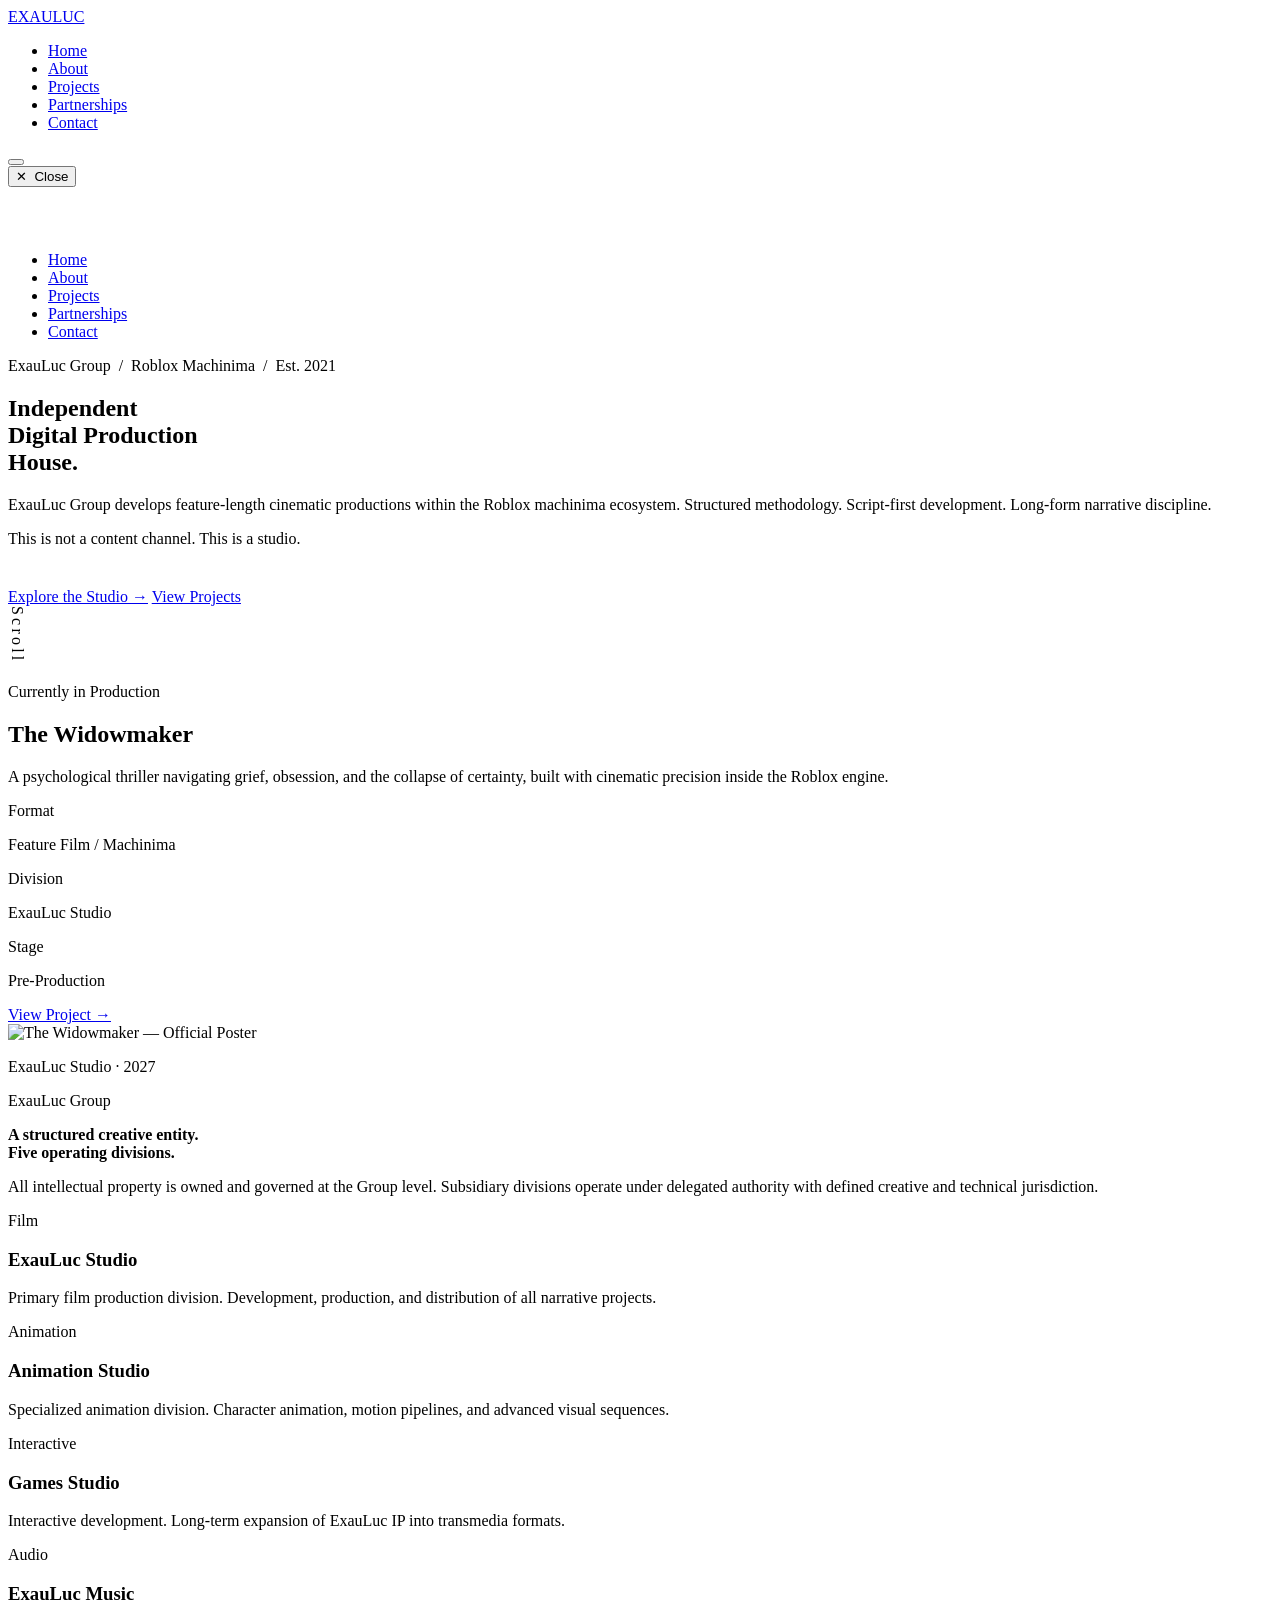
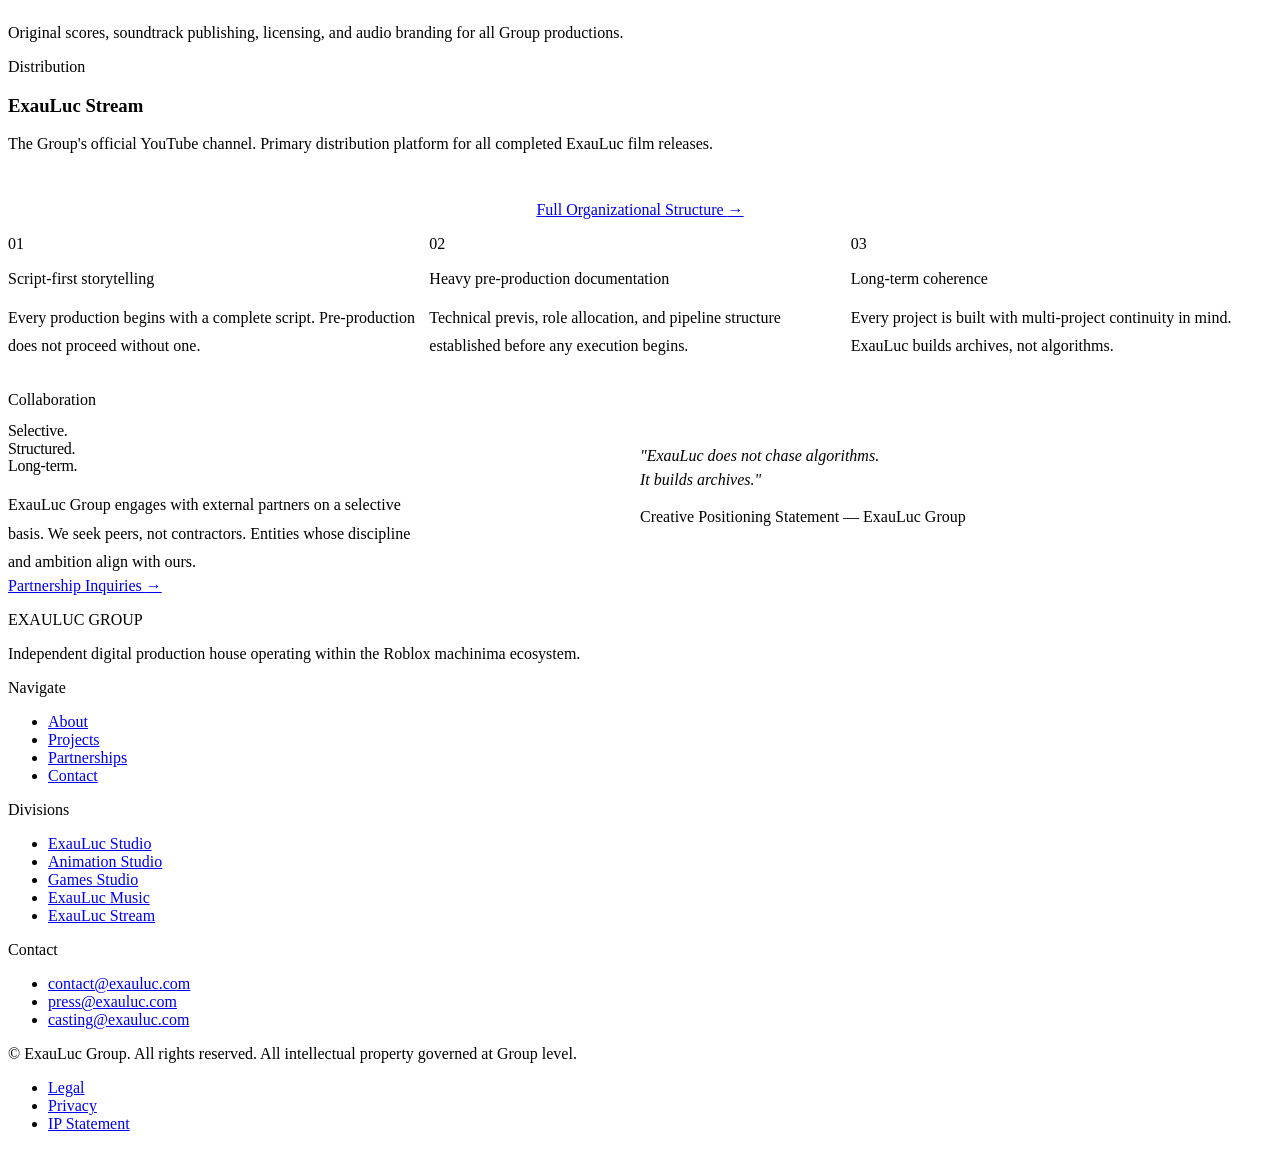
==== index.html @ 83137eba "Add files via upload" ====
<!DOCTYPE html>
<html lang="en">
<head>
  <meta charset="UTF-8">
  <meta name="viewport" content="width=device-width, initial-scale=1.0">
  <meta name="description" content="ExauLuc Group — Independent Digital Production House. Feature-length cinematic productions within the Roblox machinima ecosystem.">
  <title>ExauLuc Group — Independent Digital Production House</title>
  <link rel="stylesheet" href="assets/css/style.css">
  <link rel="icon" type="image/svg+xml" href="data:image/svg+xml,<svg xmlns='http://www.w3.org/2000/svg' viewBox='0 0 32 32'><rect width='32' height='32' fill='%230E0E0E'/><text x='4' y='24' font-family='Georgia' font-size='22' fill='%23B8A898'>E</text></svg>">
</head>
<body>

  <!-- ── NAVIGATION ── -->
  <nav class="nav" role="navigation" aria-label="Main navigation">
    <div class="container nav__inner">
      <a href="index.html" class="nav__wordmark" aria-label="ExauLuc Group — Home">EXAULUC</a>
      <ul class="nav__links" role="list">
        <li><a href="index.html">Home</a></li>
        <li><a href="about.html">About</a></li>
        <li><a href="projects.html">Projects</a></li>
        <li><a href="partnerships.html">Partnerships</a></li>
        <li><a href="contact.html">Contact</a></li>
      </ul>
      <button class="nav__hamburger" aria-label="Open menu" aria-expanded="false" aria-controls="nav-drawer">
        <span></span><span></span><span></span>
      </button>
    </div>
  </nav>

  <!-- Mobile drawer -->
  <div class="nav__drawer" id="nav-drawer" role="dialog" aria-label="Navigation menu">
    <div class="container">
      <button class="nav__drawer-close btn btn--text" style="margin-bottom: 3rem;" aria-label="Close menu">✕ &nbsp;Close</button>
      <ul class="nav__drawer-links" role="list">
        <li><a href="index.html">Home</a></li>
        <li><a href="about.html">About</a></li>
        <li><a href="projects.html">Projects</a></li>
        <li><a href="partnerships.html">Partnerships</a></li>
        <li><a href="contact.html">Contact</a></li>
      </ul>
    </div>
  </div>

  <main>

    <!-- ── HERO ── -->
    <section class="hero" aria-label="Hero">
      <div class="hero__bg">
        <!-- Cinematic background: abstract dark texture / film still placeholder -->
        <div style="width:100%;height:100%;background: radial-gradient(ellipse at 60% 40%, rgba(50,40,32,0.4) 0%, transparent 70%), var(--void);"></div>
      </div>

      <div class="container hero__content">
        <p class="label hero__label fade-in">ExauLuc Group &nbsp;/&nbsp; Roblox Machinima &nbsp;/&nbsp; Est. 2021</p>
        <h1 class="hero__headline fade-in">Independent<br>Digital Production<br>House.</h1>
        <p class="hero__tagline fade-in">
          ExauLuc Group develops feature-length cinematic productions
          within the Roblox machinima ecosystem. Structured methodology.
          Script-first development. Long-form narrative discipline.
        </p>
        <p class="hero__statement fade-in">This is not a content channel. This is a studio.</p>
        <div class="hero__ctas fade-in" style="margin-top: 2.5rem;">
          <a href="about.html" class="btn btn--primary">Explore the Studio <span class="btn__arrow">→</span></a>
          <a href="projects.html" class="btn btn--ghost">View Projects</a>
        </div>
      </div>

      <div class="hero__scroll" aria-hidden="true">
        <span class="meta" style="writing-mode: vertical-rl; letter-spacing: 0.2em;">Scroll</span>
        <div class="hero__scroll-line"></div>
      </div>
    </section>

    <!-- ── FEATURED PROJECT ── -->
    <section class="featured" aria-labelledby="featured-title">
      <div class="container">
        <div class="featured__inner">

          <div class="featured__text fade-in">
            <p class="label featured__label">Currently in Production</p>
            <h2 class="featured__title" id="featured-title">The Widowmaker</h2>
            <p class="featured__logline">
              A psychological thriller navigating grief, obsession, and the collapse
              of certainty, built with cinematic precision inside the Roblox engine.
            </p>
            <div class="featured__meta-row">
              <div class="featured__meta-item">
                <p class="meta">Format</p>
                <p class="val">Feature Film / Machinima</p>
              </div>
              <div class="featured__meta-item">
                <p class="meta">Division</p>
                <p class="val">ExauLuc Studio</p>
              </div>
              <div class="featured__meta-item">
                <p class="meta">Stage</p>
                <p class="val">Pre-Production</p>
              </div>
            </div>
            <a href="the-widowmaker.html" class="btn btn--primary">View Project <span class="btn__arrow">→</span></a>
          </div>

          <div class="featured__img-frame fade-in">
  <img 
    src="assets/img/WDM_IMG_Poster1_v1.0.png"
    alt="The Widowmaker — Official Poster"
    style="width:100%; height:100%; object-fit:cover; display:block;"
    loading="eager"
  >
  <div class="featured__img-overlay">
    <p class="meta">ExauLuc Studio · 2027</p>
  </div>
</div>

        </div>
      </div>
    </section>

    <!-- ── STUDIO OVERVIEW ── -->
    <section class="studio-strip" aria-labelledby="studio-overview">
      <div class="container">
        <div class="studio-strip__header">
          <div>
            <p class="label" style="margin-bottom:1rem;">ExauLuc Group</p>
            <h2 class="section-header__title fade-in" id="studio-overview" style="font-size: var(--text-3xl); max-width: 600px;">
              A structured creative entity.<br>Five operating divisions.
            </h2>
          </div>
          <p class="studio-strip__intro fade-in">
            All intellectual property is owned and governed at the Group level.
            Subsidiary divisions operate under delegated authority
            with defined creative and technical jurisdiction.
          </p>
        </div>

        <div class="studio-strip__divisions" role="list">
          <div class="division-card fade-in" role="listitem">
            <p class="label division-card__label">Film</p>
            <h3 class="division-card__name">ExauLuc Studio</h3>
            <p class="division-card__desc">Primary film production division. Development, production, and distribution of all narrative projects.</p>
          </div>
          <div class="division-card fade-in" role="listitem">
            <p class="label division-card__label">Animation</p>
            <h3 class="division-card__name">Animation Studio</h3>
            <p class="division-card__desc">Specialized animation division. Character animation, motion pipelines, and advanced visual sequences.</p>
          </div>
          <div class="division-card fade-in" role="listitem">
            <p class="label division-card__label">Interactive</p>
            <h3 class="division-card__name">Games Studio</h3>
            <p class="division-card__desc">Interactive development. Long-term expansion of ExauLuc IP into transmedia formats.</p>
          </div>
          <div class="division-card fade-in" role="listitem">
            <p class="label division-card__label">Audio</p>
            <h3 class="division-card__name">ExauLuc Music</h3>
            <p class="division-card__desc">Original scores, soundtrack publishing, licensing, and audio branding for all Group productions.</p>
          </div>
        </div>
        <div class="division-card fade-in" role="listitem" style="grid-column: span 4; border-right: none; border-top: 1px solid var(--border);">
            <p class="label division-card__label">Distribution</p>
            <h3 class="division-card__name">ExauLuc Stream</h3>
            <p class="division-card__desc">The Group's official YouTube channel. Primary distribution platform for all completed ExauLuc film releases.</p>
          </div>
        </div>

        <div style="margin-top: 3rem; display:flex; justify-content:center;">
          <a href="about.html" class="btn btn--ghost">Full Organizational Structure <span class="btn__arrow">→</span></a>
        </div>
      </div>
    </section>

    <!-- ── PRODUCTION PHILOSOPHY STRIP ── -->
    <section style="padding: var(--space-32) 0; border-bottom: 1px solid var(--border); background: var(--void);">
      <div class="container">
        <div style="display: grid; grid-template-columns: 1fr 1fr 1fr; gap: 0; border: 1px solid var(--border);">

          <div class="fade-in" style="padding: var(--space-10) var(--space-8); border-right: 1px solid var(--border);">
            <p class="label" style="margin-bottom: var(--space-4);">01</p>
            <p style="font-family: var(--font-display); font-size: var(--text-xl); font-weight: 300; color: var(--text-primary); margin-bottom: var(--space-3); line-height: 1.2;">Script-first storytelling</p>
            <p style="font-size: var(--text-xs); color: var(--text-low); line-height: 1.7;">Every production begins with a complete script. Pre-production does not proceed without one.</p>
          </div>

          <div class="fade-in" style="padding: var(--space-10) var(--space-8); border-right: 1px solid var(--border);">
            <p class="label" style="margin-bottom: var(--space-4);">02</p>
            <p style="font-family: var(--font-display); font-size: var(--text-xl); font-weight: 300; color: var(--text-primary); margin-bottom: var(--space-3); line-height: 1.2;">Heavy pre-production documentation</p>
            <p style="font-size: var(--text-xs); color: var(--text-low); line-height: 1.7;">Technical previs, role allocation, and pipeline structure established before any execution begins.</p>
          </div>

          <div class="fade-in" style="padding: var(--space-10) var(--space-8);">
            <p class="label" style="margin-bottom: var(--space-4);">03</p>
            <p style="font-family: var(--font-display); font-size: var(--text-xl); font-weight: 300; color: var(--text-primary); margin-bottom: var(--space-3); line-height: 1.2;">Long-term coherence</p>
            <p style="font-size: var(--text-xs); color: var(--text-low); line-height: 1.7;">Every project is built with multi-project continuity in mind. ExauLuc builds archives, not algorithms.</p>
          </div>

        </div>
      </div>
    </section>

    <!-- ── PARTNERSHIPS CTA ── -->
    <section style="padding: var(--space-32) 0;">
      <div class="container">
        <div style="display: grid; grid-template-columns: 1fr 1fr; gap: var(--space-16); align-items: center;">
          <div class="fade-in">
            <p class="label" style="margin-bottom: var(--space-6);">Collaboration</p>
            <h2 style="font-family: var(--font-display); font-size: var(--text-4xl); font-weight: 300; color: var(--text-primary); letter-spacing: -0.02em; line-height: 1.1; margin-bottom: var(--space-6);">
              Selective.<br>Structured.<br>Long-term.
            </h2>
            <p style="font-size: var(--text-sm); color: var(--text-mid); line-height: 1.8; max-width: 420px; margin-bottom: var(--space-8);">
              ExauLuc Group engages with external partners on a selective basis.
              We seek peers, not contractors. Entities whose discipline and ambition align with ours.
            </p>
            <a href="partnerships.html" class="btn btn--primary">Partnership Inquiries <span class="btn__arrow">→</span></a>
          </div>
          <div class="fade-in" style="padding: var(--space-12); border: 1px solid var(--border); background: var(--surface);">
            <p style="font-family: var(--font-display); font-size: var(--text-2xl); font-weight: 300; font-style: italic; color: var(--text-mid); line-height: 1.5; margin-bottom: var(--space-8);">
              "ExauLuc does not chase algorithms.<br>It builds archives."
            </p>
            <div style="border-top: 1px solid var(--border); padding-top: var(--space-6);">
              <p class="meta">Creative Positioning Statement — ExauLuc Group</p>
            </div>
          </div>
        </div>
      </div>
    </section>

  </main>

  <!-- ── FOOTER ── -->
  <footer class="footer" role="contentinfo">
    <div class="container">
      <div class="footer__main">
        <div class="footer__brand">
          <p class="footer__wordmark">EXAULUC GROUP</p>
          <p class="footer__tagline">Independent digital production house operating within the Roblox machinima ecosystem.</p>
        </div>
        <div>
          <p class="footer__col-title">Navigate</p>
          <ul class="footer__links">
            <li><a href="about.html">About</a></li>
            <li><a href="projects.html">Projects</a></li>
            <li><a href="partnerships.html">Partnerships</a></li>
            <li><a href="contact.html">Contact</a></li>
          </ul>
        </div>
        <div>
          <p class="footer__col-title">Divisions</p>
          <ul class="footer__links">
            <li><a href="about.html#studio">ExauLuc Studio</a></li>
            <li><a href="about.html#animation">Animation Studio</a></li>
            <li><a href="about.html#games">Games Studio</a></li>
            <li><a href="about.html#music">ExauLuc Music</a></li>
            <li><a href="about.html#stream">ExauLuc Stream</a></li>
          </ul>
        </div>
        <div>
          <p class="footer__col-title">Contact</p>
          <ul class="footer__links">
            <li><a href="mailto:contact@exauluc.com">contact@exauluc.com</a></li>
            <li><a href="mailto:press@exauluc.com">press@exauluc.com</a></li>
            <li><a href="mailto:casting@exauluc.com">casting@exauluc.com</a></li>
          </ul>
        </div>
      </div>
      <div class="footer__bottom">
        <p class="footer__copyright">© ExauLuc Group. All rights reserved. All intellectual property governed at Group level.</p>
        <ul class="footer__legal-links">
          <li><a href="#">Legal</a></li>
          <li><a href="#">Privacy</a></li>
          <li><a href="#">IP Statement</a></li>
        </ul>
      </div>
    </div>
  </footer>

  <script src="assets/js/main.js"></script>
</body>
</html>
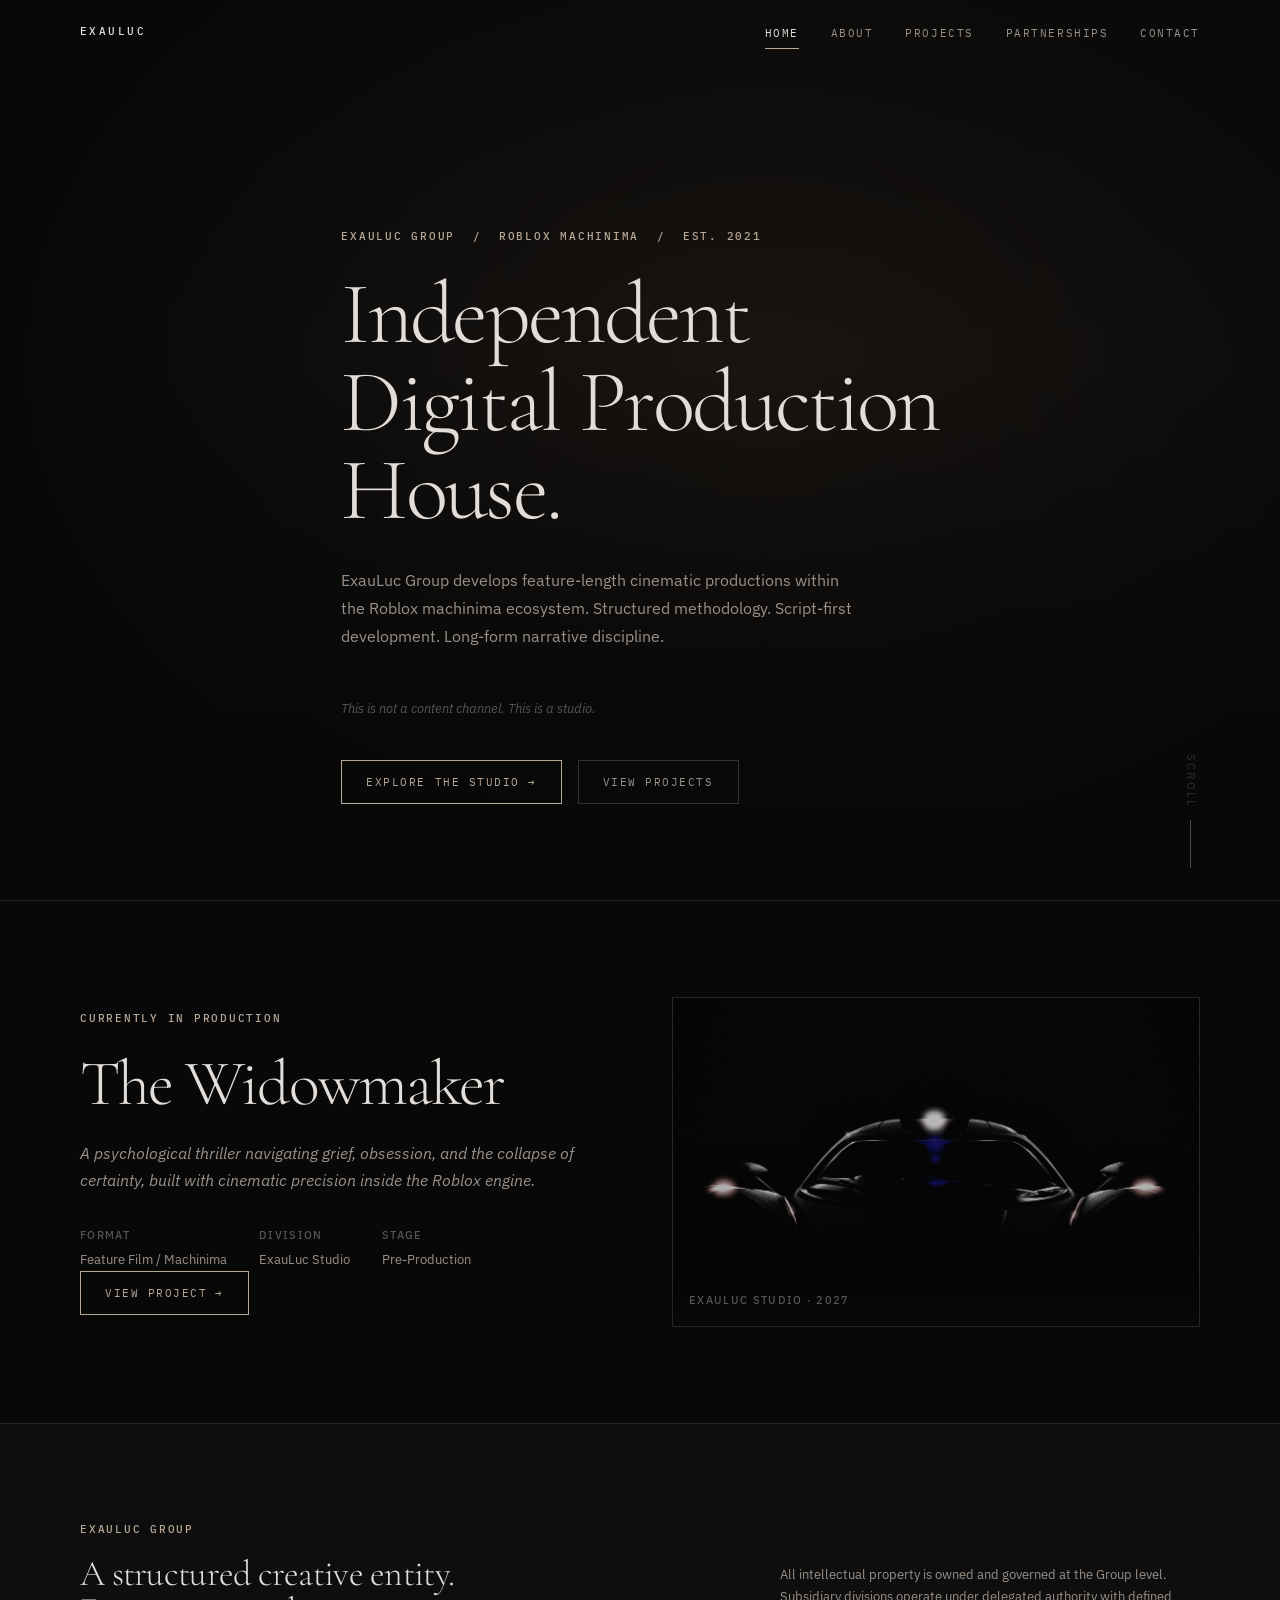
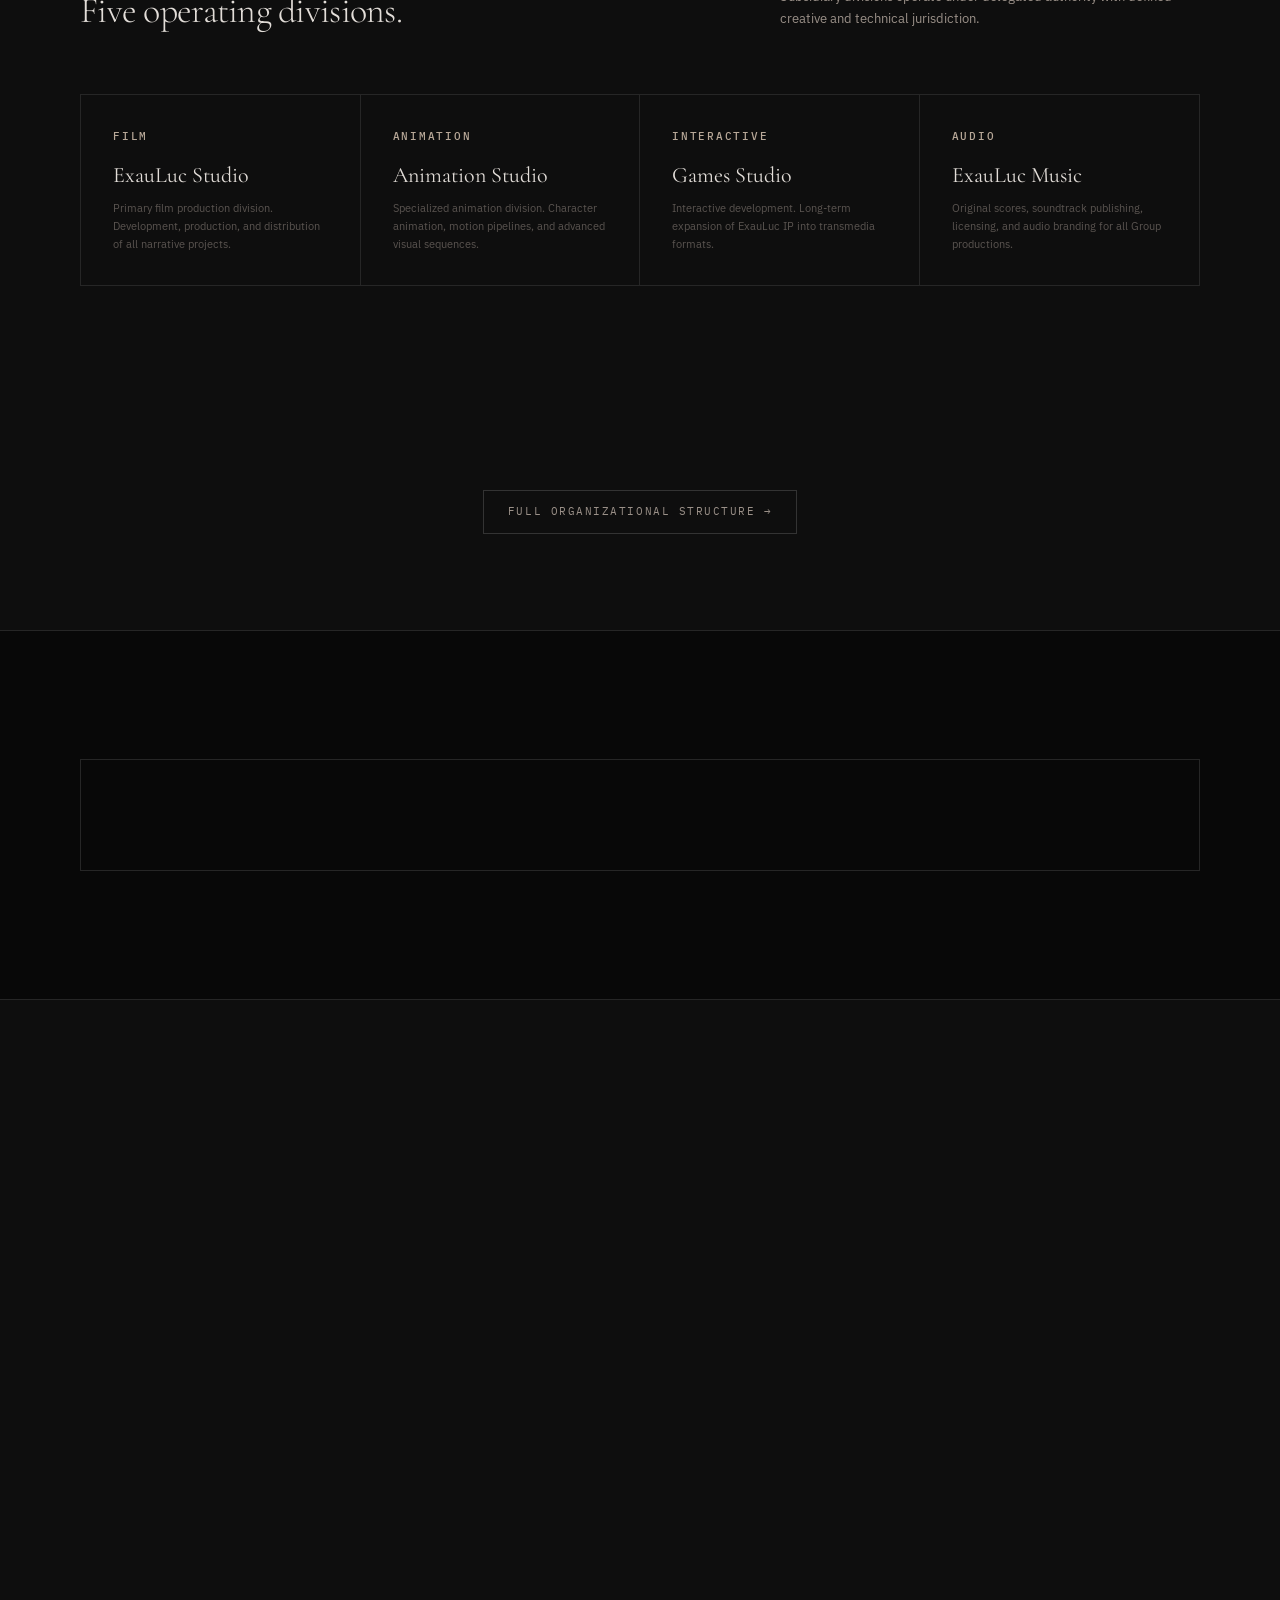
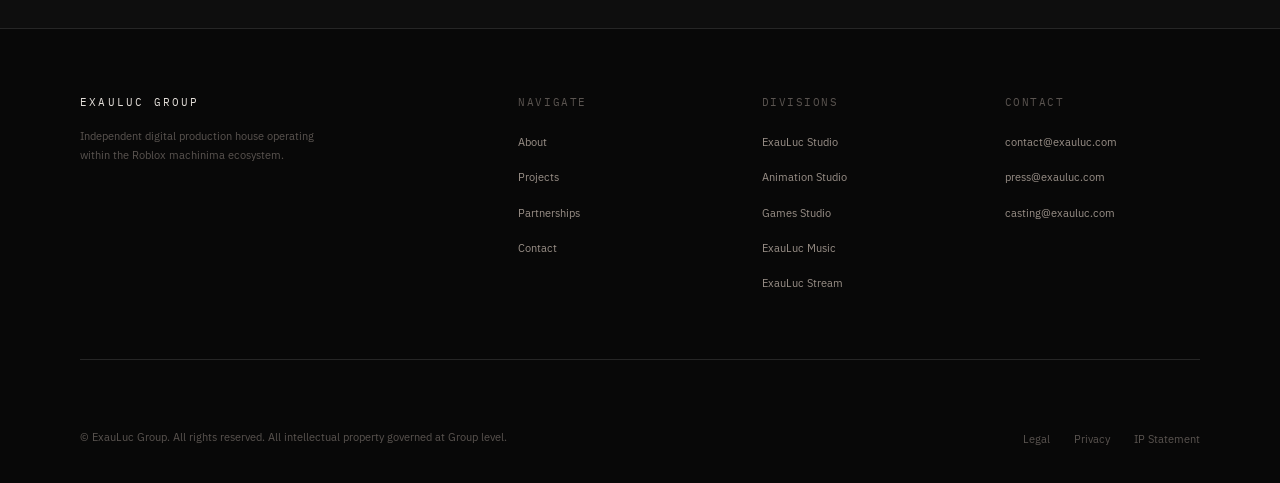
==== commit 49d83ff2: "Update creative positioning statement in index.html" ====
--- a/index.html
+++ b/index.html
@@ -212,7 +212,7 @@
           </div>
           <div class="fade-in" style="padding: var(--space-12); border: 1px solid var(--border); background: var(--surface);">
             <p style="font-family: var(--font-display); font-size: var(--text-2xl); font-weight: 300; font-style: italic; color: var(--text-mid); line-height: 1.5; margin-bottom: var(--space-8);">
-              "ExauLuc does not chase algorithms.<br>It builds archives."
+              "Crafting cinema for the long run."
             </p>
             <div style="border-top: 1px solid var(--border); padding-top: var(--space-6);">
               <p class="meta">Creative Positioning Statement — ExauLuc Group</p>
--- a/assets/css/style.css
+++ b/assets/css/style.css
@@ -0,0 +1,1829 @@
+/* ============================================================
+   EXAULUC GROUP — MAIN STYLESHEET
+   Version 1.0 | Production
+   ============================================================ */
+
+@import url('https://fonts.googleapis.com/css2?family=Cormorant+Garamond:ital,wght@0,300;0,400;0,500;0,600;1,300;1,400;1,500&family=IBM+Plex+Sans:ital,wght@0,300;0,400;0,500;0,600;1,400&family=IBM+Plex+Mono:wght@400;500&display=swap');
+
+/* ── RESET & ROOT ─────────────────────────────────────────── */
+
+*, *::before, *::after {
+  box-sizing: border-box;
+  margin: 0;
+  padding: 0;
+}
+
+:root {
+  /* Palette */
+  --void:         #080808;
+  --deep:         #0E0E0E;
+  --surface:      #141414;
+  --elevated:     #1C1C1C;
+  --border:       #262626;
+  --border-mid:   #333333;
+
+  --text-primary: #E2DDD8;
+  --text-mid:     #9A9088;
+  --text-low:     #5A5450;
+
+  --accent:       #B8A898;
+  --accent-light: #D0C4B4;
+  --accent-dim:   #7A6E62;
+
+  --white:        #FFFFFF;
+
+  /* Typography */
+  --font-display: 'Cormorant Garamond', Georgia, serif;
+  --font-body:    'IBM Plex Sans', 'Helvetica Neue', Arial, sans-serif;
+  --font-mono:    'IBM Plex Mono', 'Courier New', monospace;
+
+  /* Scale */
+  --text-xs:   0.6875rem;  /* 11px */
+  --text-sm:   0.8125rem;  /* 13px */
+  --text-base: 1rem;       /* 16px */
+  --text-lg:   1.125rem;   /* 18px */
+  --text-xl:   1.375rem;   /* 22px */
+  --text-2xl:  1.75rem;    /* 28px */
+  --text-3xl:  2.25rem;    /* 36px */
+  --text-4xl:  3rem;       /* 48px */
+  --text-5xl:  4rem;       /* 64px */
+  --text-6xl:  5.5rem;     /* 88px */
+
+  /* Spacing */
+  --space-1:   0.25rem;
+  --space-2:   0.5rem;
+  --space-3:   0.75rem;
+  --space-4:   1rem;
+  --space-6:   1.5rem;
+  --space-8:   2rem;
+  --space-12:  3rem;
+  --space-16:  4rem;
+  --space-20:  5rem;
+  --space-24:  6rem;
+  --space-32:  8rem;
+  --space-40:  10rem;
+  --space-48:  12rem;
+
+  /* Grid */
+  --container:  1280px;
+  --gutter:     80px;
+  --col-gap:    2rem;
+
+  /* Motion */
+  --ease-out:   cubic-bezier(0.16, 1, 0.3, 1);
+  --ease-in:    cubic-bezier(0.55, 0, 1, 0.45);
+  --dur-fast:   200ms;
+  --dur-mid:    400ms;
+  --dur-slow:   600ms;
+
+  /* Nav */
+  --nav-h:      64px;
+}
+
+html {
+  font-size: 16px;
+  -webkit-font-smoothing: antialiased;
+  -moz-osx-font-smoothing: grayscale;
+  scroll-behavior: smooth;
+}
+
+body {
+  background-color: var(--deep);
+  color: var(--text-primary);
+  font-family: var(--font-body);
+  font-size: var(--text-base);
+  font-weight: 400;
+  line-height: 1.7;
+  overflow-x: hidden;
+}
+
+body.menu-open {
+  overflow: hidden;
+}
+
+img {
+  display: block;
+  max-width: 100%;
+  height: auto;
+}
+
+a {
+  color: inherit;
+  text-decoration: none;
+}
+
+button {
+  background: none;
+  border: none;
+  cursor: pointer;
+  font: inherit;
+  color: inherit;
+}
+
+/* ── TYPOGRAPHY ───────────────────────────────────────────── */
+
+.display {
+  font-family: var(--font-display);
+  font-weight: 300;
+  letter-spacing: -0.02em;
+  line-height: 1.05;
+}
+
+.display-xl {
+  font-family: var(--font-display);
+  font-size: var(--text-6xl);
+  font-weight: 300;
+  letter-spacing: -0.03em;
+  line-height: 1.0;
+}
+
+h1, h2, h3, h4 {
+  font-family: var(--font-display);
+  font-weight: 400;
+  line-height: 1.1;
+}
+
+.label {
+  font-family: var(--font-mono);
+  font-size: var(--text-xs);
+  font-weight: 500;
+  letter-spacing: 0.16em;
+  text-transform: uppercase;
+  color: var(--accent);
+}
+
+.meta {
+  font-family: var(--font-body);
+  font-size: var(--text-xs);
+  font-weight: 500;
+  letter-spacing: 0.12em;
+  text-transform: uppercase;
+  color: var(--text-low);
+}
+
+/* ── LAYOUT ───────────────────────────────────────────────── */
+
+.container {
+  max-width: var(--container);
+  margin: 0 auto;
+  padding: 0 var(--gutter);
+}
+
+.container--narrow {
+  max-width: 860px;
+  margin: 0 auto;
+  padding: 0 var(--gutter);
+}
+
+.grid-12 {
+  display: grid;
+  grid-template-columns: repeat(12, 1fr);
+  gap: var(--col-gap);
+}
+
+section {
+  padding: var(--space-32) 0;
+}
+
+.rule {
+  width: 100%;
+  height: 1px;
+  background: var(--border);
+  margin: var(--space-16) 0;
+}
+
+/* ── NAVIGATION ───────────────────────────────────────────── */
+
+.nav {
+  position: fixed;
+  top: 0;
+  left: 0;
+  right: 0;
+  z-index: 1000;
+  height: var(--nav-h);
+  display: flex;
+  align-items: center;
+  border-bottom: 1px solid transparent;
+  transition: background var(--dur-mid) var(--ease-out),
+              border-color var(--dur-mid) var(--ease-out);
+}
+
+.nav.scrolled {
+  background: rgba(8, 8, 8, 0.92);
+  backdrop-filter: blur(12px);
+  -webkit-backdrop-filter: blur(12px);
+  border-color: var(--border);
+}
+
+.nav__inner {
+  display: flex;
+  align-items: center;
+  justify-content: space-between;
+  width: 100%;
+}
+
+.nav__wordmark {
+  font-family: var(--font-mono);
+  font-size: var(--text-xs);
+  font-weight: 500;
+  letter-spacing: 0.22em;
+  text-transform: uppercase;
+  color: var(--text-primary);
+  transition: color var(--dur-fast) var(--ease-out);
+}
+
+.nav__wordmark:hover {
+  color: var(--accent-light);
+}
+
+.nav__links {
+  display: flex;
+  align-items: center;
+  gap: var(--space-8);
+  list-style: none;
+}
+
+.nav__links a {
+  font-family: var(--font-mono);
+  font-size: var(--text-xs);
+  letter-spacing: 0.14em;
+  text-transform: uppercase;
+  color: var(--text-mid);
+  transition: color var(--dur-fast) var(--ease-out);
+  padding: var(--space-2) 0;
+  border-bottom: 1px solid transparent;
+  transition: color var(--dur-fast), border-color var(--dur-fast);
+}
+
+.nav__links a:hover,
+.nav__links a.active {
+  color: var(--text-primary);
+  border-color: var(--accent);
+}
+
+.nav__hamburger {
+  display: none;
+  flex-direction: column;
+  gap: 5px;
+  padding: var(--space-2);
+}
+
+.nav__hamburger span {
+  display: block;
+  width: 22px;
+  height: 1px;
+  background: var(--text-mid);
+  transition: all var(--dur-mid) var(--ease-out);
+}
+
+/* Mobile menu */
+.nav__drawer {
+  display: none;
+  position: fixed;
+  inset: 0;
+  background: var(--void);
+  z-index: 999;
+  flex-direction: column;
+  justify-content: center;
+  padding: var(--space-16) var(--space-8);
+  opacity: 0;
+  transition: opacity var(--dur-mid) var(--ease-out);
+}
+
+.nav__drawer.open {
+  opacity: 1;
+}
+
+.nav__drawer-links {
+  list-style: none;
+}
+
+.nav__drawer-links li {
+  border-top: 1px solid var(--border);
+}
+
+.nav__drawer-links a {
+  display: block;
+  padding: var(--space-6) 0;
+  font-family: var(--font-display);
+  font-size: var(--text-3xl);
+  font-weight: 300;
+  color: var(--text-mid);
+  transition: color var(--dur-fast);
+}
+
+.nav__drawer-links a:hover {
+  color: var(--text-primary);
+}
+
+/* ── HERO ─────────────────────────────────────────────────── */
+
+.hero {
+  min-height: 100vh;
+  display: flex;
+  flex-direction: column;
+  justify-content: flex-end;
+  padding-top: var(--nav-h);
+  padding-bottom: var(--space-24);
+  position: relative;
+  overflow: hidden;
+}
+
+.hero__bg {
+  position: absolute;
+  inset: 0;
+  background: var(--void);
+}
+
+.hero__bg::after {
+  content: '';
+  position: absolute;
+  inset: 0;
+  background: linear-gradient(to bottom,
+    rgba(8,8,8,0.3) 0%,
+    rgba(8,8,8,0.0) 40%,
+    rgba(8,8,8,0.7) 80%,
+    rgba(8,8,8,1.0) 100%);
+}
+
+.hero__bg-img {
+  width: 100%;
+  height: 100%;
+  object-fit: cover;
+  opacity: 0.25;
+  filter: grayscale(100%);
+}
+
+.hero__content {
+  position: relative;
+  z-index: 1;
+}
+
+.hero__label {
+  margin-bottom: var(--space-6);
+}
+
+.hero__headline {
+  font-family: var(--font-display);
+  font-size: clamp(3rem, 7vw, var(--text-6xl));
+  font-weight: 300;
+  letter-spacing: -0.03em;
+  line-height: 1.0;
+  color: var(--text-primary);
+  max-width: 900px;
+  margin-bottom: var(--space-8);
+}
+
+.hero__tagline {
+  font-family: var(--font-body);
+  font-size: var(--text-base);
+  color: var(--text-mid);
+  max-width: 520px;
+  line-height: 1.75;
+  margin-bottom: var(--space-12);
+}
+
+.hero__statement {
+  font-family: var(--font-body);
+  font-size: var(--text-sm);
+  color: var(--text-low);
+  font-style: italic;
+  margin-top: var(--space-4);
+}
+
+.hero__ctas {
+  display: flex;
+  gap: var(--space-4);
+  flex-wrap: wrap;
+}
+
+.hero__scroll {
+  position: absolute;
+  bottom: var(--space-8);
+  right: var(--gutter);
+  display: flex;
+  flex-direction: column;
+  align-items: center;
+  gap: var(--space-3);
+  opacity: 0.4;
+}
+
+.hero__scroll-line {
+  width: 1px;
+  height: 48px;
+  background: var(--accent);
+  transform-origin: top;
+  animation: scrollLine 2s ease-in-out infinite;
+}
+
+@keyframes scrollLine {
+  0%, 100% { transform: scaleY(1); opacity: 1; }
+  50% { transform: scaleY(0.3); opacity: 0.3; }
+}
+
+/* ── BUTTONS ──────────────────────────────────────────────── */
+
+.btn {
+  display: inline-flex;
+  align-items: center;
+  gap: var(--space-2);
+  font-family: var(--font-mono);
+  font-size: var(--text-xs);
+  letter-spacing: 0.14em;
+  text-transform: uppercase;
+  padding: 0 var(--space-6);
+  height: 44px;
+  border: 1px solid;
+  transition: background var(--dur-mid) var(--ease-out),
+              color var(--dur-mid) var(--ease-out),
+              border-color var(--dur-mid) var(--ease-out);
+  white-space: nowrap;
+}
+
+.btn--primary {
+  border-color: var(--accent);
+  color: var(--accent);
+  background: transparent;
+}
+
+.btn--primary:hover {
+  background: rgba(184, 168, 152, 0.1);
+  border-color: var(--accent-light);
+  color: var(--accent-light);
+}
+
+.btn--ghost {
+  border-color: var(--border-mid);
+  color: var(--text-mid);
+  background: transparent;
+}
+
+.btn--ghost:hover {
+  border-color: var(--text-mid);
+  color: var(--text-primary);
+}
+
+.btn--text {
+  border-color: transparent;
+  color: var(--text-mid);
+  padding-left: 0;
+}
+
+.btn--text:hover {
+  color: var(--text-primary);
+}
+
+.btn__arrow {
+  display: inline-block;
+  transition: transform var(--dur-fast) var(--ease-out);
+}
+
+.btn:hover .btn__arrow {
+  transform: translateX(4px);
+}
+
+/* ── FEATURED PROJECT ─────────────────────────────────────── */
+
+.featured {
+  background: var(--void);
+  border-top: 1px solid var(--border);
+  border-bottom: 1px solid var(--border);
+  padding: var(--space-24) 0;
+}
+
+.featured__inner {
+  display: grid;
+  grid-template-columns: 1fr 1fr;
+  gap: var(--space-16);
+  align-items: center;
+}
+
+.featured__label {
+  margin-bottom: var(--space-6);
+}
+
+.featured__title {
+  font-family: var(--font-display);
+  font-size: var(--text-5xl);
+  font-weight: 300;
+  letter-spacing: -0.03em;
+  line-height: 1.0;
+  color: var(--text-primary);
+  margin-bottom: var(--space-6);
+}
+
+.featured__logline {
+  font-size: var(--text-base);
+  color: var(--text-mid);
+  font-style: italic;
+  margin-bottom: var(--space-8);
+  line-height: 1.7;
+}
+
+.featured__meta-row {
+  display: flex;
+  gap: var(--space-8);
+  margin-bottom: var(--space-10);
+}
+
+.featured__meta-item {}
+
+.featured__meta-item .meta {
+  margin-bottom: var(--space-1);
+}
+
+.featured__meta-item .val {
+  font-size: var(--text-sm);
+  color: var(--text-mid);
+}
+
+.featured__img-frame {
+  aspect-ratio: 16/10;
+  background: var(--surface);
+  border: 1px solid var(--border);
+  overflow: hidden;
+  position: relative;
+}
+
+.featured__img-frame img {
+  width: 100%;
+  height: 100%;
+  object-fit: cover;
+  opacity: 0.7;
+  filter: grayscale(60%);
+  transition: opacity var(--dur-slow) var(--ease-out),
+              filter var(--dur-slow) var(--ease-out);
+}
+
+.featured__img-frame:hover img {
+  opacity: 0.85;
+  filter: grayscale(30%);
+}
+
+.featured__img-overlay {
+  position: absolute;
+  bottom: 0;
+  left: 0;
+  right: 0;
+  padding: var(--space-4);
+  background: linear-gradient(to top, rgba(8,8,8,0.8), transparent);
+}
+
+/* ── STUDIO STRIP ─────────────────────────────────────────── */
+
+.studio-strip {
+  padding: var(--space-24) 0;
+  border-bottom: 1px solid var(--border);
+}
+
+.studio-strip__header {
+  display: flex;
+  justify-content: space-between;
+  align-items: flex-end;
+  margin-bottom: var(--space-16);
+}
+
+.studio-strip__intro {
+  font-size: var(--text-sm);
+  color: var(--text-mid);
+  max-width: 420px;
+  line-height: 1.7;
+}
+
+.studio-strip__divisions {
+  display: grid;
+  grid-template-columns: repeat(4, 1fr);
+  gap: 0;
+  border: 1px solid var(--border);
+}
+
+.division-card {
+  padding: var(--space-8);
+  border-right: 1px solid var(--border);
+  transition: background var(--dur-mid) var(--ease-out);
+}
+
+.division-card:last-child {
+  border-right: none;
+}
+
+.division-card:hover {
+  background: var(--surface);
+}
+
+.division-card__label {
+  margin-bottom: var(--space-4);
+}
+
+.division-card__name {
+  font-family: var(--font-display);
+  font-size: var(--text-xl);
+  font-weight: 400;
+  color: var(--text-primary);
+  margin-bottom: var(--space-3);
+  line-height: 1.2;
+}
+
+.division-card__desc {
+  font-size: var(--text-xs);
+  color: var(--text-low);
+  line-height: 1.6;
+}
+
+/* ── SECTION HEADERS ──────────────────────────────────────── */
+
+.section-header {
+  margin-bottom: var(--space-16);
+  border-bottom: 1px solid var(--border);
+  padding-bottom: var(--space-8);
+}
+
+.section-header__label {
+  margin-bottom: var(--space-4);
+}
+
+.section-header__title {
+  font-family: var(--font-display);
+  font-size: var(--text-4xl);
+  font-weight: 300;
+  letter-spacing: -0.02em;
+  color: var(--text-primary);
+  line-height: 1.05;
+}
+
+.section-header__sub {
+  font-size: var(--text-sm);
+  color: var(--text-mid);
+  max-width: 540px;
+  margin-top: var(--space-4);
+  line-height: 1.7;
+}
+
+/* ── PAGE HERO ────────────────────────────────────────────── */
+
+.page-hero {
+  padding-top: calc(var(--nav-h) + var(--space-24));
+  padding-bottom: var(--space-24);
+  border-bottom: 1px solid var(--border);
+}
+
+.page-hero__label {
+  margin-bottom: var(--space-6);
+}
+
+.page-hero__title {
+  font-family: var(--font-display);
+  font-size: clamp(2.5rem, 6vw, var(--text-6xl));
+  font-weight: 300;
+  letter-spacing: -0.03em;
+  line-height: 1.0;
+  color: var(--text-primary);
+  margin-bottom: var(--space-8);
+}
+
+.page-hero__body {
+  font-size: var(--text-lg);
+  color: var(--text-mid);
+  max-width: 620px;
+  line-height: 1.75;
+}
+
+/* ── ABOUT PAGE ───────────────────────────────────────────── */
+
+.about-philosophy {
+  padding: var(--space-32) 0;
+}
+
+.about-philosophy__grid {
+  display: grid;
+  grid-template-columns: 3fr 5fr;
+  gap: var(--space-16);
+  border-top: 1px solid var(--border);
+  padding-top: var(--space-16);
+}
+
+.about-philosophy__grid + .about-philosophy__grid {
+  margin-top: var(--space-12);
+}
+
+.about-philosophy__key {
+  font-family: var(--font-display);
+  font-size: var(--text-3xl);
+  font-weight: 300;
+  color: var(--accent-dim);
+  line-height: 1.1;
+}
+
+.about-philosophy__body p {
+  font-size: var(--text-base);
+  color: var(--text-mid);
+  line-height: 1.8;
+  margin-bottom: var(--space-4);
+}
+
+.about-philosophy__body p:last-child {
+  margin-bottom: 0;
+}
+
+.about-philosophy__body strong {
+  color: var(--text-primary);
+  font-weight: 500;
+}
+
+/* Org chart */
+.org-chart {
+  padding: var(--space-32) 0;
+  border-top: 1px solid var(--border);
+}
+
+.org-chart__title {
+  font-family: var(--font-display);
+  font-size: var(--text-2xl);
+  font-weight: 400;
+  color: var(--text-primary);
+  margin-bottom: var(--space-12);
+}
+
+.org-entities {
+  display: grid;
+  grid-template-columns: 1fr 3fr;
+  gap: var(--space-12);
+}
+
+.org-parent {
+  padding: var(--space-8);
+  background: var(--surface);
+  border: 1px solid var(--border-mid);
+  border-left: 3px solid var(--accent);
+  display: flex;
+  flex-direction: column;
+  justify-content: center;
+}
+
+.org-parent__name {
+  font-family: var(--font-display);
+  font-size: var(--text-xl);
+  font-weight: 500;
+  color: var(--text-primary);
+  margin-bottom: var(--space-2);
+}
+
+.org-parent__desc {
+  font-size: var(--text-xs);
+  color: var(--text-mid);
+  line-height: 1.6;
+}
+
+.org-children {
+  display: grid;
+  grid-template-columns: repeat(2, 1fr);
+  gap: var(--space-4);
+}
+
+.org-child {
+  padding: var(--space-6) var(--space-8);
+  background: var(--void);
+  border: 1px solid var(--border);
+  transition: border-color var(--dur-mid), background var(--dur-mid);
+}
+
+.org-child:hover {
+  border-color: var(--border-mid);
+  background: var(--surface);
+}
+
+.org-child__name {
+  font-family: var(--font-display);
+  font-size: var(--text-lg);
+  font-weight: 400;
+  color: var(--text-primary);
+  margin-bottom: var(--space-2);
+}
+
+.org-child__role {
+  font-size: var(--text-xs);
+  color: var(--accent-dim);
+  letter-spacing: 0.1em;
+  text-transform: uppercase;
+  font-family: var(--font-mono);
+  margin-bottom: var(--space-3);
+}
+
+.org-child__desc {
+  font-size: var(--text-xs);
+  color: var(--text-low);
+  line-height: 1.6;
+}
+
+/* ── PROJECTS PAGE ────────────────────────────────────────── */
+
+.projects-grid {
+  display: grid;
+  grid-template-columns: repeat(2, 1fr);
+  gap: var(--space-1);
+}
+
+.project-card {
+  background: var(--void);
+  overflow: hidden;
+  position: relative;
+  display: block;
+  border: 1px solid var(--border);
+  transition: border-color var(--dur-mid);
+}
+
+.project-card:hover {
+  border-color: var(--border-mid);
+}
+
+.project-card__img {
+  aspect-ratio: 16/9;
+  background: var(--surface);
+  overflow: hidden;
+}
+
+.project-card__img img {
+  width: 100%;
+  height: 100%;
+  object-fit: cover;
+  opacity: 0.6;
+  filter: grayscale(80%);
+  transition: opacity var(--dur-slow) var(--ease-out),
+              filter var(--dur-slow) var(--ease-out),
+              transform var(--dur-slow) var(--ease-out);
+}
+
+.project-card:hover .project-card__img img {
+  opacity: 0.8;
+  filter: grayscale(40%);
+  transform: scale(1.02);
+}
+
+.project-card__body {
+  padding: var(--space-8);
+  border-top: 1px solid var(--border);
+}
+
+.project-card__status {
+  display: inline-flex;
+  align-items: center;
+  gap: var(--space-2);
+  margin-bottom: var(--space-4);
+}
+
+.status-dot {
+  width: 5px;
+  height: 5px;
+  border-radius: 50%;
+  background: var(--accent);
+}
+
+.status-dot--active {
+  background: #6BA368;
+  box-shadow: 0 0 6px #6BA36880;
+  animation: pulse 2s infinite;
+}
+
+@keyframes pulse {
+  0%, 100% { opacity: 1; }
+  50% { opacity: 0.4; }
+}
+
+.project-card__title {
+  font-family: var(--font-display);
+  font-size: var(--text-3xl);
+  font-weight: 300;
+  color: var(--text-primary);
+  margin-bottom: var(--space-3);
+  line-height: 1.1;
+}
+
+.project-card__logline {
+  font-size: var(--text-sm);
+  color: var(--text-mid);
+  font-style: italic;
+  margin-bottom: var(--space-6);
+  line-height: 1.6;
+}
+
+.project-card__meta-row {
+  display: flex;
+  gap: var(--space-6);
+  flex-wrap: wrap;
+}
+
+.project-card__meta {
+  display: flex;
+  flex-direction: column;
+  gap: 2px;
+}
+
+/* ── WIDOWMAKER PAGE ──────────────────────────────────────── */
+
+.project-identity {
+  padding-top: calc(var(--nav-h) + var(--space-24));
+  padding-bottom: var(--space-24);
+  background: var(--void);
+  border-bottom: 1px solid var(--border);
+}
+
+.project-identity__label {
+  margin-bottom: var(--space-8);
+  display: flex;
+  align-items: center;
+  gap: var(--space-6);
+}
+
+.project-identity__title {
+  font-family: var(--font-display);
+  font-size: clamp(4rem, 9vw, 7.5rem);
+  font-weight: 300;
+  letter-spacing: -0.04em;
+  line-height: 0.95;
+  color: var(--text-primary);
+  margin-bottom: var(--space-8);
+}
+
+.project-identity__logline {
+  font-family: var(--font-display);
+  font-size: var(--text-2xl);
+  font-weight: 300;
+  font-style: italic;
+  color: var(--text-mid);
+  max-width: 700px;
+  line-height: 1.4;
+  margin-bottom: var(--space-10);
+}
+
+.project-identity__meta-grid {
+  display: flex;
+  gap: var(--space-12);
+  padding-top: var(--space-8);
+  border-top: 1px solid var(--border);
+  flex-wrap: wrap;
+}
+
+.project-identity__meta-item .meta {
+  margin-bottom: var(--space-2);
+}
+
+.project-identity__meta-item .val {
+  font-size: var(--text-sm);
+  color: var(--text-mid);
+}
+
+/* Trailer */
+.trailer-section {
+  padding: var(--space-24) 0;
+  background: var(--void);
+  border-bottom: 1px solid var(--border);
+}
+
+.trailer-section__inner {
+  display: grid;
+  grid-template-columns: 1fr 3fr;
+  gap: var(--space-12);
+  align-items: start;
+}
+
+.trailer-section__info {}
+
+.trailer-section__info .label {
+  margin-bottom: var(--space-4);
+}
+
+.trailer-section__title {
+  font-family: var(--font-display);
+  font-size: var(--text-3xl);
+  font-weight: 300;
+  color: var(--text-primary);
+  margin-bottom: var(--space-4);
+}
+
+.trailer-section__body {
+  font-size: var(--text-sm);
+  color: var(--text-mid);
+  line-height: 1.7;
+}
+
+.trailer-embed {
+  aspect-ratio: 2.39/1;
+  background: var(--surface);
+  border: 1px solid var(--border);
+  position: relative;
+  overflow: hidden;
+}
+
+.trailer-embed video {
+  width: 100%;
+  height: 100%;
+  object-fit: contain; /* important : pas cover */
+  display: block;
+  background: #000;
+}
+
+.trailer-embed iframe {
+  width: 100%;
+  height: 100%;
+  border: none;
+  display: block;
+}
+
+.trailer-placeholder {
+  width: 100%;
+  height: 100%;
+  display: flex;
+  flex-direction: column;
+  align-items: center;
+  justify-content: center;
+  gap: var(--space-4);
+  color: var(--text-low);
+}
+
+.trailer-placeholder__icon {
+  width: 64px;
+  height: 64px;
+  border: 1px solid var(--border-mid);
+  display: flex;
+  align-items: center;
+  justify-content: center;
+}
+
+.trailer-placeholder__icon svg {
+  fill: var(--text-low);
+}
+
+.trailer-placeholder__text {
+  font-family: var(--font-mono);
+  font-size: var(--text-xs);
+  letter-spacing: 0.1em;
+  text-transform: uppercase;
+  color: var(--text-low);
+}
+
+/* Synopsis */
+.synopsis-section {
+  padding: var(--space-24) 0;
+  border-bottom: 1px solid var(--border);
+}
+
+.synopsis-section__inner {
+  display: grid;
+  grid-template-columns: 1fr 2fr;
+  gap: var(--space-16);
+}
+
+.synopsis-section__label-col .label {
+  position: sticky;
+  top: calc(var(--nav-h) + var(--space-8));
+}
+
+.synopsis-section__body p {
+  font-size: var(--text-lg);
+  color: var(--text-mid);
+  line-height: 1.8;
+  margin-bottom: var(--space-4);
+}
+
+.synopsis-section__body p:last-child {
+  margin-bottom: 0;
+}
+
+/* Technical data */
+.tech-data {
+  padding: var(--space-24) 0;
+  border-bottom: 1px solid var(--border);
+}
+
+.tech-data__title {
+  font-family: var(--font-display);
+  font-size: var(--text-2xl);
+  font-weight: 400;
+  color: var(--text-primary);
+  margin-bottom: var(--space-12);
+}
+
+.tech-table {
+  width: 100%;
+  border-collapse: collapse;
+}
+
+.tech-table tr {
+  border-top: 1px solid var(--border);
+}
+
+.tech-table tr:last-child {
+  border-bottom: 1px solid var(--border);
+}
+
+.tech-table td {
+  padding: var(--space-6) var(--space-4);
+  font-size: var(--text-sm);
+  vertical-align: top;
+}
+
+.tech-table td:first-child {
+  width: 200px;
+  font-family: var(--font-mono);
+  font-size: var(--text-xs);
+  letter-spacing: 0.1em;
+  text-transform: uppercase;
+  color: var(--accent-dim);
+  padding-right: var(--space-8);
+}
+
+.tech-table td:last-child {
+  color: var(--text-mid);
+}
+
+/* Gallery */
+.gallery-section {
+  padding: var(--space-24) 0;
+  border-bottom: 1px solid var(--border);
+}
+
+.gallery-grid {
+  display: grid;
+  grid-template-columns: repeat(3, 1fr);
+  gap: var(--space-2);
+}
+
+.gallery-grid__item {
+  aspect-ratio: 16/9;
+  background: var(--surface);
+  border: 1px solid var(--border);
+  overflow: hidden;
+  position: relative;
+}
+
+.gallery-grid__item img {
+  width: 100%;
+  height: 100%;
+  object-fit: cover;
+  opacity: 0.6;
+  filter: grayscale(60%);
+  transition: opacity var(--dur-slow), filter var(--dur-slow);
+}
+
+.gallery-grid__item:hover img {
+  opacity: 0.85;
+  filter: grayscale(20%);
+}
+
+.gallery-grid__item--wide {
+  grid-column: span 2;
+  aspect-ratio: 32/9;
+}
+
+.gallery-placeholder {
+  width: 100%;
+  height: 100%;
+  display: flex;
+  align-items: center;
+  justify-content: center;
+}
+
+.gallery-placeholder__label {
+  font-family: var(--font-mono);
+  font-size: var(--text-xs);
+  color: var(--text-low);
+  letter-spacing: 0.08em;
+  text-align: center;
+}
+
+/* Production notes */
+.production-notes {
+  padding: var(--space-24) 0;
+  border-bottom: 1px solid var(--border);
+}
+
+.production-notes__inner {
+  display: grid;
+  grid-template-columns: 1fr 2fr;
+  gap: var(--space-16);
+}
+
+.note-card {
+  padding: var(--space-10);
+  background: var(--surface);
+  border: 1px solid var(--border);
+  border-left: 3px solid var(--accent-dim);
+  margin-bottom: var(--space-6);
+}
+
+.note-card:last-child {
+  margin-bottom: 0;
+}
+
+.note-card__meta {
+  display: flex;
+  justify-content: space-between;
+  margin-bottom: var(--space-6);
+}
+
+.note-card__body {
+  font-size: var(--text-sm);
+  color: var(--text-mid);
+  line-height: 1.8;
+  font-style: italic;
+}
+
+/* Credits */
+.credits-section {
+  padding: var(--space-24) 0;
+  border-bottom: 1px solid var(--border);
+}
+
+.credits-block {
+  margin-bottom: var(--space-12);
+}
+
+.credits-block__title {
+  font-family: var(--font-mono);
+  font-size: var(--text-xs);
+  letter-spacing: 0.16em;
+  text-transform: uppercase;
+  color: var(--accent);
+  margin-bottom: var(--space-6);
+  padding-bottom: var(--space-3);
+  border-bottom: 1px solid var(--border);
+}
+
+.credits-block__item {
+  display: flex;
+  gap: var(--space-8);
+  padding: var(--space-3) 0;
+  border-bottom: 1px solid var(--border);
+  font-size: var(--text-sm);
+}
+
+.credits-block__item:last-child {
+  border-bottom: none;
+}
+
+.credits-block__role {
+  width: 220px;
+  flex-shrink: 0;
+  font-family: var(--font-mono);
+  font-size: var(--text-xs);
+  color: var(--text-low);
+  letter-spacing: 0.06em;
+}
+
+.credits-block__name {
+  color: var(--text-mid);
+}
+
+/* Press kit */
+.press-kit {
+  padding: var(--space-24) 0;
+}
+
+.press-kit__inner {
+  display: flex;
+  align-items: center;
+  justify-content: space-between;
+  padding: var(--space-10) var(--space-12);
+  border: 1px solid var(--border);
+  background: var(--surface);
+  gap: var(--space-8);
+}
+
+.press-kit__info .label {
+  margin-bottom: var(--space-3);
+}
+
+.press-kit__title {
+  font-family: var(--font-display);
+  font-size: var(--text-2xl);
+  font-weight: 400;
+  color: var(--text-primary);
+  margin-bottom: var(--space-2);
+}
+
+.press-kit__desc {
+  font-size: var(--text-sm);
+  color: var(--text-mid);
+}
+
+/* ── PARTNERSHIPS PAGE ────────────────────────────────────── */
+
+.partnerships-intro {
+  padding: var(--space-32) 0;
+  border-bottom: 1px solid var(--border);
+}
+
+.partnerships-intro__inner {
+  display: grid;
+  grid-template-columns: 1fr 1fr;
+  gap: var(--space-16);
+  align-items: end;
+}
+
+.partnerships-intro__headline {
+  font-family: var(--font-display);
+  font-size: clamp(2rem, 4vw, 3.5rem);
+  font-weight: 300;
+  color: var(--text-primary);
+  line-height: 1.1;
+  letter-spacing: -0.02em;
+}
+
+.partnerships-intro__body {
+  font-size: var(--text-base);
+  color: var(--text-mid);
+  line-height: 1.8;
+  margin-bottom: var(--space-6);
+}
+
+.partnerships-blocks {
+  padding: var(--space-32) 0;
+  border-bottom: 1px solid var(--border);
+}
+
+.partnerships-blocks__grid {
+  display: grid;
+  grid-template-columns: 1fr 1fr;
+  gap: var(--space-4);
+}
+
+.partnership-block {
+  padding: var(--space-12);
+  background: var(--surface);
+  border: 1px solid var(--border);
+}
+
+.partnership-block__label {
+  margin-bottom: var(--space-6);
+}
+
+.partnership-block__title {
+  font-family: var(--font-display);
+  font-size: var(--text-2xl);
+  font-weight: 400;
+  color: var(--text-primary);
+  margin-bottom: var(--space-6);
+  line-height: 1.2;
+}
+
+.partnership-block__body {
+  font-size: var(--text-sm);
+  color: var(--text-mid);
+  line-height: 1.8;
+  margin-bottom: var(--space-6);
+}
+
+.partnership-block__offering {
+  padding-top: var(--space-6);
+  border-top: 1px solid var(--border);
+}
+
+.partnership-block__offering-label {
+  font-family: var(--font-mono);
+  font-size: var(--text-xs);
+  color: var(--text-low);
+  letter-spacing: 0.1em;
+  text-transform: uppercase;
+  margin-bottom: var(--space-3);
+}
+
+.partnership-block__offering-items {
+  list-style: none;
+}
+
+.partnership-block__offering-items li {
+  font-size: var(--text-xs);
+  color: var(--text-mid);
+  padding: var(--space-2) 0;
+  border-bottom: 1px solid var(--border);
+  display: flex;
+  align-items: center;
+  gap: var(--space-3);
+}
+
+.partnership-block__offering-items li::before {
+  content: '—';
+  color: var(--accent-dim);
+  flex-shrink: 0;
+}
+
+.partnership-closing {
+  padding: var(--space-24) 0;
+  border-bottom: 1px solid var(--border);
+  text-align: center;
+}
+
+.partnership-closing__statement {
+  font-family: var(--font-display);
+  font-size: var(--text-3xl);
+  font-weight: 300;
+  font-style: italic;
+  color: var(--text-mid);
+  max-width: 600px;
+  margin: 0 auto;
+  line-height: 1.4;
+}
+
+/* ── CONTACT PAGE ─────────────────────────────────────────── */
+
+.contact-layout {
+  padding: var(--space-24) 0;
+}
+
+.contact-layout__inner {
+  display: grid;
+  grid-template-columns: 1fr 2fr;
+  gap: var(--space-16);
+}
+
+.contact-channels {
+  padding-top: var(--space-8);
+}
+
+.contact-channel {
+  padding: var(--space-6) 0;
+  border-bottom: 1px solid var(--border);
+}
+
+.contact-channel:first-child {
+  border-top: 1px solid var(--border);
+}
+
+.contact-channel__type {
+  font-family: var(--font-mono);
+  font-size: var(--text-xs);
+  color: var(--accent-dim);
+  letter-spacing: 0.12em;
+  text-transform: uppercase;
+  margin-bottom: var(--space-2);
+}
+
+.contact-channel__email {
+  font-size: var(--text-sm);
+  color: var(--text-mid);
+  transition: color var(--dur-fast);
+}
+
+.contact-channel__email:hover {
+  color: var(--text-primary);
+}
+
+/* Form */
+.contact-form {}
+
+.form-group {
+  margin-bottom: var(--space-6);
+}
+
+.form-label {
+  display: block;
+  font-family: var(--font-mono);
+  font-size: var(--text-xs);
+  letter-spacing: 0.12em;
+  text-transform: uppercase;
+  color: var(--text-low);
+  margin-bottom: var(--space-3);
+}
+
+.form-input,
+.form-select,
+.form-textarea {
+  width: 100%;
+  background: var(--surface);
+  border: 1px solid var(--border);
+  color: var(--text-primary);
+  font-family: var(--font-body);
+  font-size: var(--text-sm);
+  padding: var(--space-4) var(--space-4);
+  appearance: none;
+  -webkit-appearance: none;
+  outline: none;
+  transition: border-color var(--dur-fast), background var(--dur-fast);
+  border-radius: 0;
+}
+
+.form-input:focus,
+.form-select:focus,
+.form-textarea:focus {
+  border-color: var(--accent-dim);
+  background: var(--elevated);
+}
+
+.form-textarea {
+  resize: vertical;
+  min-height: 140px;
+  line-height: 1.7;
+}
+
+.form-select option {
+  background: var(--surface);
+}
+
+.form-row {
+  display: grid;
+  grid-template-columns: 1fr 1fr;
+  gap: var(--space-4);
+}
+
+.form-submit {
+  margin-top: var(--space-8);
+  display: flex;
+  align-items: center;
+  justify-content: space-between;
+  padding-top: var(--space-8);
+  border-top: 1px solid var(--border);
+}
+
+.form-note {
+  font-size: var(--text-xs);
+  color: var(--text-low);
+  font-style: italic;
+}
+
+/* ── FOOTER ───────────────────────────────────────────────── */
+
+.footer {
+  background: var(--void);
+  border-top: 1px solid var(--border);
+  padding: var(--space-16) 0 var(--space-8);
+}
+
+.footer__main {
+  display: grid;
+  grid-template-columns: 2fr 1fr 1fr 1fr;
+  gap: var(--space-12);
+  margin-bottom: var(--space-16);
+  padding-bottom: var(--space-16);
+  border-bottom: 1px solid var(--border);
+}
+
+.footer__brand {}
+
+.footer__wordmark {
+  font-family: var(--font-mono);
+  font-size: var(--text-xs);
+  letter-spacing: 0.2em;
+  text-transform: uppercase;
+  color: var(--text-primary);
+  margin-bottom: var(--space-4);
+}
+
+.footer__tagline {
+  font-size: var(--text-xs);
+  color: var(--text-low);
+  line-height: 1.7;
+  max-width: 240px;
+}
+
+.footer__col-title {
+  font-family: var(--font-mono);
+  font-size: var(--text-xs);
+  letter-spacing: 0.14em;
+  text-transform: uppercase;
+  color: var(--text-low);
+  margin-bottom: var(--space-4);
+}
+
+.footer__links {
+  list-style: none;
+  display: flex;
+  flex-direction: column;
+  gap: var(--space-2);
+}
+
+.footer__links a {
+  font-size: var(--text-xs);
+  color: var(--text-mid);
+  transition: color var(--dur-fast);
+}
+
+.footer__links a:hover {
+  color: var(--text-primary);
+}
+
+.footer__bottom {
+  display: flex;
+  justify-content: space-between;
+  align-items: center;
+  flex-wrap: wrap;
+  gap: var(--space-4);
+}
+
+.footer__copyright {
+  font-size: var(--text-xs);
+  color: var(--text-low);
+}
+
+.footer__legal-links {
+  display: flex;
+  gap: var(--space-6);
+  list-style: none;
+}
+
+.footer__legal-links a {
+  font-size: var(--text-xs);
+  color: var(--text-low);
+  transition: color var(--dur-fast);
+}
+
+.footer__legal-links a:hover {
+  color: var(--text-mid);
+}
+
+/* ── UTILITIES ────────────────────────────────────────────── */
+
+.visually-hidden {
+  position: absolute;
+  width: 1px;
+  height: 1px;
+  overflow: hidden;
+  clip: rect(0, 0, 0, 0);
+  white-space: nowrap;
+}
+
+.text-accent { color: var(--accent); }
+.text-mid { color: var(--text-mid); }
+.text-primary { color: var(--text-primary); }
+
+/* Fade-in animation */
+.fade-in {
+  opacity: 0;
+  transform: translateY(16px);
+  transition: opacity var(--dur-slow) var(--ease-out),
+              transform var(--dur-slow) var(--ease-out);
+}
+
+.fade-in.visible {
+  opacity: 1;
+  transform: translateY(0);
+}
+
+/* ── RESPONSIVE ───────────────────────────────────────────── */
+
+@media (max-width: 1024px) {
+  :root {
+    --gutter: 48px;
+  }
+
+  .featured__inner {
+    grid-template-columns: 1fr;
+    gap: var(--space-12);
+  }
+
+  .studio-strip__divisions {
+    grid-template-columns: repeat(2, 1fr);
+  }
+
+  .division-card:nth-child(2) {
+    border-right: none;
+  }
+
+  .division-card:nth-child(3) {
+    border-top: 1px solid var(--border);
+  }
+
+  .division-card:nth-child(4) {
+    border-top: 1px solid var(--border);
+    border-right: none;
+  }
+
+  .org-entities {
+    grid-template-columns: 1fr;
+  }
+
+  .org-children {
+    grid-template-columns: repeat(2, 1fr);
+  }
+
+  .projects-grid {
+    grid-template-columns: 1fr;
+  }
+
+  .trailer-section__inner {
+    grid-template-columns: 1fr;
+  }
+
+  .synopsis-section__inner {
+    grid-template-columns: 1fr;
+  }
+
+  .production-notes__inner {
+    grid-template-columns: 1fr;
+  }
+
+  .partnerships-intro__inner {
+    grid-template-columns: 1fr;
+  }
+
+  .partnerships-blocks__grid {
+    grid-template-columns: 1fr;
+  }
+
+  .contact-layout__inner {
+    grid-template-columns: 1fr;
+  }
+
+  .footer__main {
+    grid-template-columns: 1fr 1fr;
+    gap: var(--space-8);
+  }
+}
+
+@media (max-width: 768px) {
+  :root {
+    --gutter: 24px;
+    --nav-h: 56px;
+  }
+
+  .nav__links {
+    display: none;
+  }
+
+  .nav__hamburger {
+    display: flex;
+  }
+
+  .nav__drawer {
+    display: flex;
+  }
+
+  .hero__headline {
+    font-size: 2.5rem;
+  }
+
+  .hero__ctas {
+    flex-direction: column;
+  }
+
+  .hero__ctas .btn {
+    width: 100%;
+    justify-content: center;
+  }
+
+  .featured__title {
+    font-size: var(--text-4xl);
+  }
+
+  .studio-strip__header {
+    flex-direction: column;
+    align-items: flex-start;
+    gap: var(--space-6);
+  }
+
+  .studio-strip__divisions {
+    grid-template-columns: 1fr;
+  }
+
+  .division-card {
+    border-right: none;
+    border-bottom: 1px solid var(--border);
+  }
+
+  .gallery-grid {
+    grid-template-columns: 1fr;
+  }
+
+  .gallery-grid__item--wide {
+    grid-column: span 1;
+    aspect-ratio: 16/9;
+  }
+
+  .tech-table td:first-child {
+    width: 140px;
+  }
+
+  .about-philosophy__grid {
+    grid-template-columns: 1fr;
+    gap: var(--space-6);
+  }
+
+  .footer__main {
+    grid-template-columns: 1fr;
+  }
+
+  .form-row {
+    grid-template-columns: 1fr;
+  }
+
+  .press-kit__inner {
+    flex-direction: column;
+    align-items: flex-start;
+  }
+
+  .credits-block__item {
+    flex-direction: column;
+    gap: var(--space-1);
+  }
+
+  .credits-block__role {
+    width: auto;
+  }
+
+  .project-identity__title {
+    font-size: 3.5rem;
+  }
+
+  .page-hero__title {
+    font-size: 2.5rem;
+  }
+}
